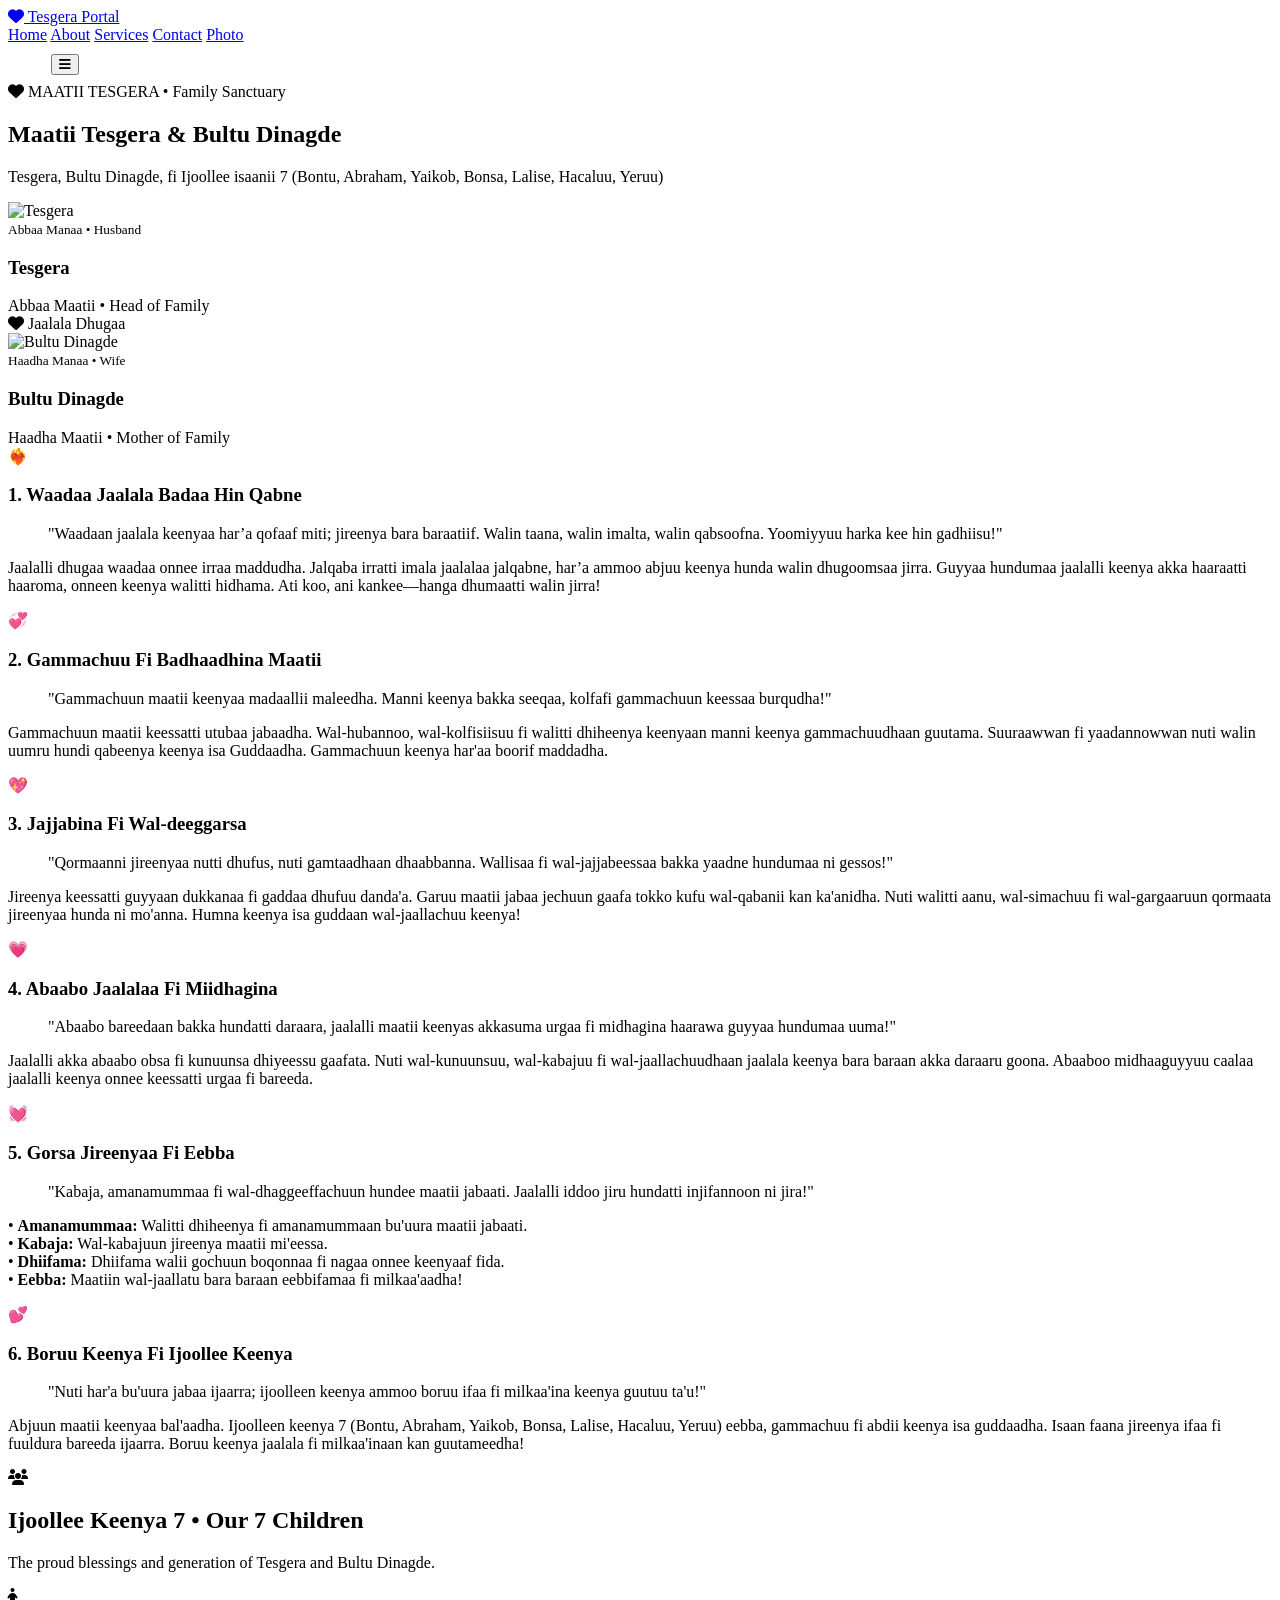
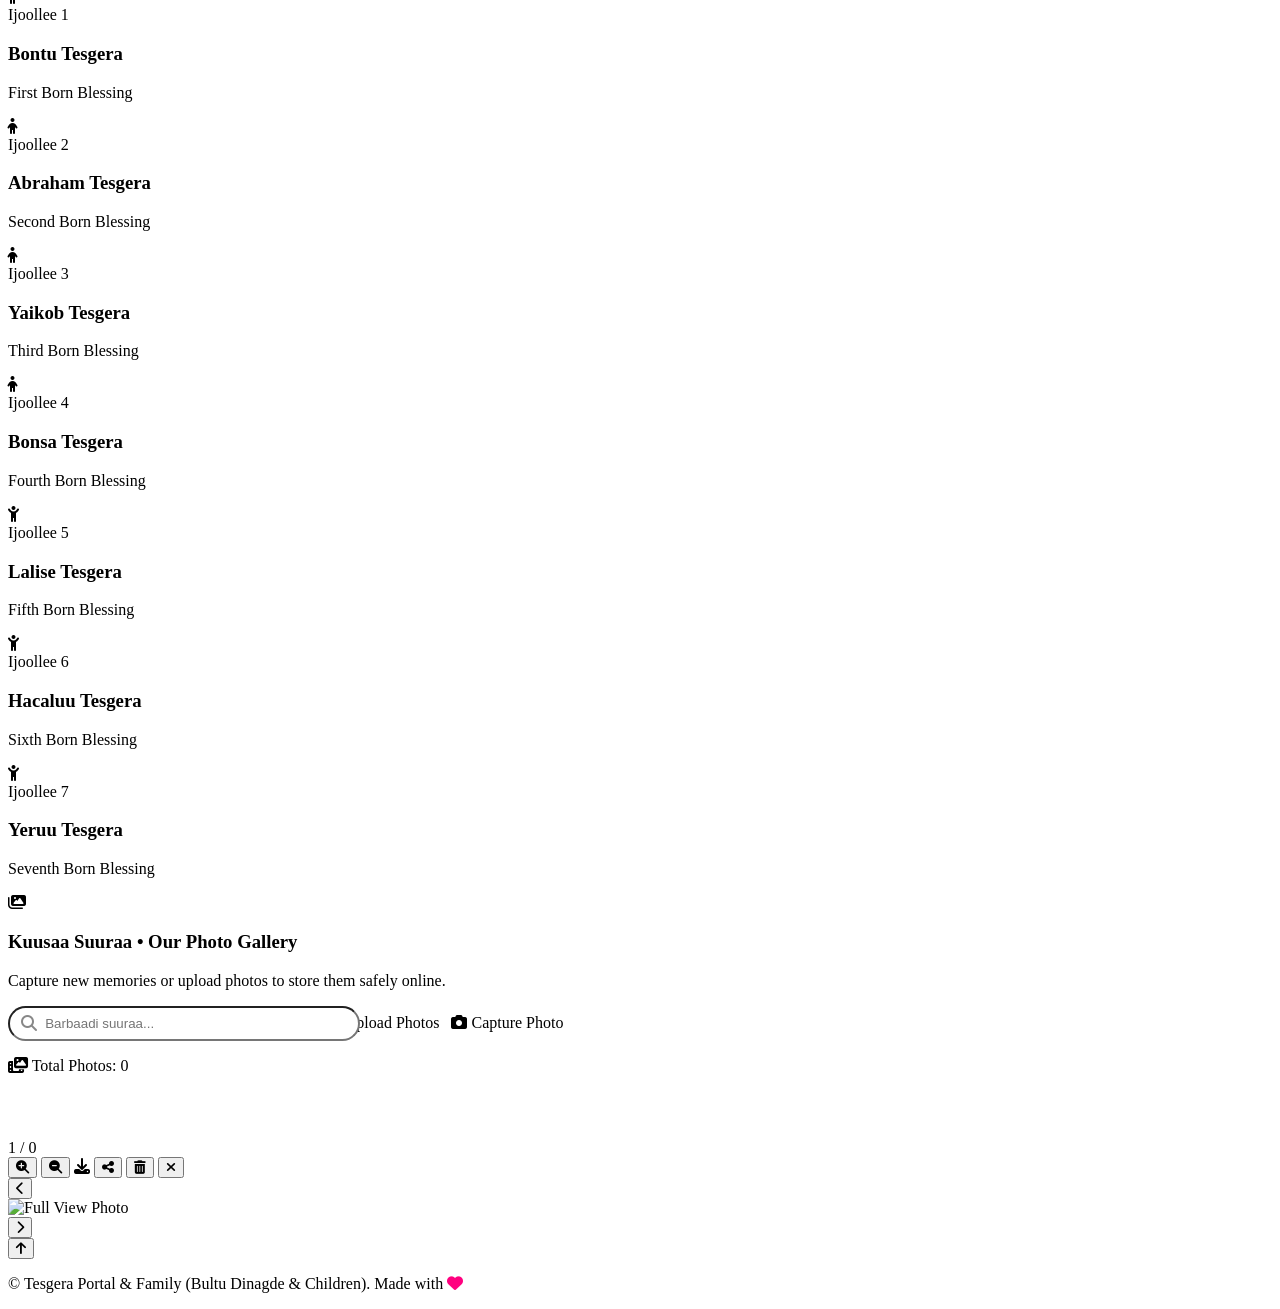
==== photo.html @ 03f7f38f "uploaded" ====
<!DOCTYPE html>
<html lang="om" data-theme="dark">
<head>
    <meta charset="UTF-8">
    <meta name="viewport" content="width=device-width, initial-scale=1.0, viewport-fit=cover">
    <meta name="description" content="Tesgera Portal • Maatii Tesgera fi Bultu Dinagde & Family Sanctuary">
    <title>Family • Tesgera Portal</title>
    <link rel="stylesheet" href="https://cdnjs.cloudflare.com/ajax/libs/font-awesome/6.4.0/css/all.min.css">
    <link rel="stylesheet" href="css/style.css">
    <link rel="stylesheet" href="css/family.css">
</head>
<body>

    <!-- Header / Navigation -->
    <header class="header">
        <a href="index.html" class="logo" aria-label="Tesgera Portal Logo">
            <i class="fas fa-heart logo-heart" aria-hidden="true"></i> Tesgera Portal
        </a>

        <nav class="navbar" id="navbar" aria-label="Main Navigation">
            <a href="index.html">Home</a>
            <a href="about.html">About</a>
            <a href="tree.html">Services</a>
            <a href="contact.html">Contact</a>
            <a href="photo.html" class="active">Photo</a>
        </nav>

        <div class="header-actions">
            <!-- One-Click Light/Dark Mode Toggle Button -->
            <button id="theme-toggle-btn" class="theme-toggle-btn" aria-label="Toggle Color Theme" style="background: none; border: 1px solid var(--border-color, rgba(255,255,255,0.2)); color: var(--text-main, #fff); padding: 0.5rem 0.75rem; border-radius: 8px; cursor: pointer; font-size: 1.1rem;">
                <i class="fas fa-moon" id="theme-icon" aria-hidden="true"></i>
            </button>

            <button class="menu-toggle" id="menu-toggle" aria-label="Toggle Navigation Menu">
                <i class="fas fa-bars" aria-hidden="true"></i>
            </button>
        </div>
    </header>

    <!-- Main Content -->
    <main id="family-content" class="family-content">
        
        <!-- Hero Header -->
        <section class="family-hero">
            <div class="container">
                <div class="family-header-card romantic-hero-bg">
                    
                    <span class="love-badge"><i class="fas fa-heart" aria-hidden="true"></i> MAATII TESGERA • Family Sanctuary</span>
                    <h1 class="family-main-title">Maatii Tesgera & Bultu Dinagde</h1>
                    <p class="family-subtitle-en">Tesgera, Bultu Dinagde, fi Ijoollee isaanii 7 (Bontu, Abraham, Yaikob, Bonsa, Lalise, Hacaluu, Yeruu)</p>

                    <!-- Husband & Wife Profile Section -->
                    <div class="family-couples-info">
                        
                        <!-- Husband Card -->
                        <div class="profile-pill romantic-pill profile-card-with-photo">
                            <div class="profile-photo-container">
                                <img src="images/tesgera.jpg" alt="Tesgera" loading="lazy">
                            </div>
                            <div class="profile-details">
                                <small class="role-badge">Abbaa Manaa • Husband</small>
                                <h3>Tesgera</h3>
                                <span class="romantic-tag">Abbaa Maatii • Head of Family</span>
                            </div>
                        </div>

                        <!-- Animated Heart Connector -->
                        <div class="heart-divider-pulse">
                            <i class="fas fa-heart" aria-hidden="true"></i>
                            <span>Jaalala Dhugaa</span>
                        </div>

                        <!-- Wife Card -->
                        <div class="profile-pill romantic-pill profile-card-with-photo">
                            <div class="profile-photo-container">
                                <img src="images/bultu.jpg" alt="Bultu Dinagde" loading="lazy">
                            </div>
                            <div class="profile-details">
                                <small class="role-badge">Haadha Manaa • Wife</small>
                                <h3>Bultu Dinagde</h3>
                                <span class="romantic-tag">Haadha Maatii • Mother of Family</span>
                            </div>
                        </div>

                    </div>

                </div>
            </div>
        </section>

        <!-- Afaan Oromoo Love & Family Values Grid -->
        <section class="container family-values-section">
            <div class="values-grid">

                <!-- 1. Waadaa Jaalala -->
                <div class="love-quote-card">
                    <div class="card-icon">❤️‍🔥</div>
                    <h3>1. Waadaa Jaalala Badaa Hin Qabne</h3>
                    <blockquote>
                        "Waadaan jaalala keenyaa har’a qofaaf miti; jireenya bara baraatiif. Walin taana, walin imalta, walin qabsoofna. Yoomiyyuu harka kee hin gadhiisu!"
                    </blockquote>
                    <p>
                        Jaalalli dhugaa waadaa onnee irraa maddudha. Jalqaba irratti imala jaalalaa jalqabne, har’a ammoo abjuu keenya hunda walin dhugoomsaa jirra. Guyyaa hundumaa jaalalli keenya akka haaraatti haaroma, onneen keenya walitti hidhama. Ati koo, ani kankee—hanga dhumaatti walin jirra!
                    </p>
                </div>

                <!-- 2. Gammachuu Fi Badhaadhina Maatii -->
                <div class="love-quote-card">
                    <div class="card-icon">💞</div>
                    <h3>2. Gammachuu Fi Badhaadhina Maatii</h3>
                    <blockquote>
                        "Gammachuun maatii keenyaa madaallii maleedha. Manni keenya bakka seeqaa, kolfafi gammachuun keessaa burqudha!"
                    </blockquote>
                    <p>
                        Gammachuun maatii keessatti utubaa jabaadha. Wal-hubannoo, wal-kolfisiisuu fi walitti dhiheenya keenyaan manni keenya gammachuudhaan guutama. Suuraawwan fi yaadannowwan nuti walin uumru hundi qabeenya keenya isa Guddaadha. Gammachuun keenya har'aa boorif maddadha.
                    </p>
                </div>

                <!-- 3. Jajjabina Fi Wal-deeggarsa -->
                <div class="love-quote-card">
                    <div class="card-icon">💖</div>
                    <h3>3. Jajjabina Fi Wal-deeggarsa</h3>
                    <blockquote>
                        "Qormaanni jireenyaa nutti dhufus, nuti gamtaadhaan dhaabbanna. Wallisaa fi wal-jajjabeessaa bakka yaadne hundumaa ni gessos!"
                    </blockquote>
                    <p>
                        Jireenya keessatti guyyaan dukkanaa fi gaddaa dhufuu danda'a. Garuu maatii jabaa jechuun gaafa tokko kufu wal-qabanii kan ka'anidha. Nuti walitti aanu, wal-simachuu fi wal-gargaaruun qormaata jireenyaa hunda ni mo'anna. Humna keenya isa guddaan wal-jaallachuu keenya!
                    </p>
                </div>

                <!-- 4. Abaabo Jaalalaa Fi Miidhagina -->
                <div class="love-quote-card">
                    <div class="card-icon">💗</div>
                    <h3>4. Abaabo Jaalalaa Fi Miidhagina</h3>
                    <blockquote>
                        "Abaabo bareedaan bakka hundatti daraara, jaalalli maatii keenyas akkasuma urgaa fi midhagina haarawa guyyaa hundumaa uuma!"
                    </blockquote>
                    <p>
                        Jaalalli akka abaabo obsa fi kunuunsa dhiyeessu gaafata. Nuti wal-kunuunsuu, wal-kabajuu fi wal-jaallachuudhaan jaalala keenya bara baraan akka daraaru goona. Abaaboo midhaaguyyuu caalaa jaalalli keenya onnee keessatti urgaa fi bareeda.
                    </p>
                </div>

                <!-- 5. Gorsa Jireenyaa Fi Eebba -->
                <div class="love-quote-card">
                    <div class="card-icon">💓</div>
                    <h3>5. Gorsa Jireenyaa Fi Eebba</h3>
                    <blockquote>
                        "Kabaja, amanamummaa fi wal-dhaggeeffachuun hundee maatii jabaati. Jaalalli iddoo jiru hundatti injifannoon ni jira!"
                    </blockquote>
                    <p>
                        • <strong>Amanamummaa:</strong> Walitti dhiheenya fi amanamummaan bu'uura maatii jabaati.<br>
                        • <strong>Kabaja:</strong> Wal-kabajuun jireenya maatii mi'eessa.<br>
                        • <strong>Dhiifama:</strong> Dhiifama walii gochuun boqonnaa fi nagaa onnee keenyaaf fida.<br>
                        • <strong>Eebba:</strong> Maatiin wal-jaallatu bara baraan eebbifamaa fi milkaa'aadha!
                    </p>
                </div>

                <!-- 6. Boruu Keenya Fi Ijoollee Keenya -->
                <div class="love-quote-card">
                    <div class="card-icon">💕</div>
                    <h3>6. Boruu Keenya Fi Ijoollee Keenya</h3>
                    <blockquote>
                        "Nuti har'a bu'uura jabaa ijaarra; ijoolleen keenya ammoo boruu ifaa fi milkaa'ina keenya guutuu ta'u!"
                    </blockquote>
                    <p>
                        Abjuun maatii keenyaa bal'aadha. Ijoolleen keenya 7 (Bontu, Abraham, Yaikob, Bonsa, Lalise, Hacaluu, Yeruu) eebba, gammachuu fi abdii keenya isa guddaadha. Isaan faana jireenya ifaa fi fuuldura bareeda ijaarra. Boruu keenya jaalala fi milkaa'inaan kan guutameedha!
                    </p>
                </div>

            </div>
        </section>

        <!-- Children Section (7 Children) -->
        <section class="container future-children-section">
            <div class="future-children-card">
                <div class="children-header">
                    <i class="fas fa-users children-icon" aria-hidden="true"></i>
                    <div>
                        <h2>Ijoollee Keenya 7 • Our 7 Children</h2>
                        <p>The proud blessings and generation of Tesgera and Bultu Dinagde.</p>
                    </div>
                </div>

                <div class="children-grid">
                    <div class="child-card">
                        <div class="child-avatar"><i class="fas fa-child" aria-hidden="true"></i></div>
                        <div class="child-info">
                            <span class="child-tag">Ijoollee 1</span>
                            <h3>Bontu Tesgera</h3>
                            <p>First Born Blessing</p>
                        </div>
                    </div>

                    <div class="child-card">
                        <div class="child-avatar"><i class="fas fa-child" aria-hidden="true"></i></div>
                        <div class="child-info">
                            <span class="child-tag">Ijoollee 2</span>
                            <h3>Abraham Tesgera</h3>
                            <p>Second Born Blessing</p>
                        </div>
                    </div>

                    <div class="child-card">
                        <div class="child-avatar"><i class="fas fa-child" aria-hidden="true"></i></div>
                        <div class="child-info">
                            <span class="child-tag">Ijoollee 3</span>
                            <h3>Yaikob Tesgera</h3>
                            <p>Third Born Blessing</p>
                        </div>
                    </div>

                    <div class="child-card">
                        <div class="child-avatar"><i class="fas fa-child" aria-hidden="true"></i></div>
                        <div class="child-info">
                            <span class="child-tag">Ijoollee 4</span>
                            <h3>Bonsa Tesgera</h3>
                            <p>Fourth Born Blessing</p>
                        </div>
                    </div>

                    <div class="child-card">
                        <div class="child-avatar"><i class="fas fa-child-reaching" aria-hidden="true"></i></div>
                        <div class="child-info">
                            <span class="child-tag">Ijoollee 5</span>
                            <h3>Lalise Tesgera</h3>
                            <p>Fifth Born Blessing</p>
                        </div>
                    </div>

                    <div class="child-card">
                        <div class="child-avatar"><i class="fas fa-child-reaching" aria-hidden="true"></i></div>
                        <div class="child-info">
                            <span class="child-tag">Ijoollee 6</span>
                            <h3>Hacaluu Tesgera</h3>
                            <p>Sixth Born Blessing</p>
                        </div>
                    </div>

                    <div class="child-card">
                        <div class="child-avatar"><i class="fas fa-child-reaching" aria-hidden="true"></i></div>
                        <div class="child-info">
                            <span class="child-tag">Ijoollee 7</span>
                            <h3>Yeruu Tesgera</h3>
                            <p>Seventh Born Blessing</p>
                        </div>
                    </div>
                </div>
            </div>
        </section>

        <!-- Capture & Upload Section -->
        <section class="container upload-section">
            <div class="upload-card romantic-upload-card">
                <div class="upload-title-block">
                    <i class="fas fa-images" aria-hidden="true"></i>
                    <div>
                        <h3>Kuusaa Suuraa • Our Photo Gallery</h3>
                        <p>Capture new memories or upload photos to store them safely online.</p>
                    </div>
                </div>

                <!-- Interactive Bar: Search, Upload & Capture -->
                <div style="display: flex; gap: 0.8rem; align-items: center; flex-wrap: wrap; margin-top: 1rem;">
                    <div class="search-box-wrapper" style="position: relative; flex-grow: 1; max-width: 300px;">
                        <input type="text" id="familyGallerySearch" class="form-input" placeholder="Barbaadi suuraa..." aria-label="Barbaadi Suuraa" style="padding: 0.5rem 0.8rem 0.5rem 2.2rem; border-radius: 20px; width: 100%;">
                        <i class="fas fa-search" style="position: absolute; left: 0.8rem; top: 50%; transform: translateY(-50%); color: var(--text-muted, #888);" aria-hidden="true"></i>
                    </div>

                    <div class="upload-actions" style="display: flex; gap: 0.75rem; flex-wrap: wrap;">
                        <label for="image-input" class="btn btn-primary custom-file-upload btn-love" style="cursor: pointer;">
                            <i class="fas fa-cloud-upload-alt" aria-hidden="true"></i> Upload Photos
                        </label>
                        <input type="file" id="image-input" accept="image/*" multiple style="display: none;">
                        
                        <label for="camera-input" class="btn btn-secondary custom-file-upload" style="cursor: pointer;">
                            <i class="fas fa-camera" aria-hidden="true"></i> Capture Photo
                        </label>
                        <input type="file" id="camera-input" accept="image/*" capture="environment" style="display: none;">
                    </div>
                </div>

                <p class="photo-counter" style="margin-top: 1rem;"><i class="fas fa-photo-film" aria-hidden="true"></i> Total Photos: <span id="photo-count">0</span></p>
            </div>
        </section>

        <!-- Gallery Grid Container -->
        <section class="container">
            <div id="family-gallery" class="gallery-grid" style="display: grid; grid-template-columns: repeat(auto-fill, minmax(180px, 1fr)); gap: 1rem; padding-bottom: 3rem;">
                <!-- Dynamic images loaded directly from script/storage -->
            </div>
        </section>

    </main>

    <!-- Modal Lightbox -->
    <div id="lightbox-modal" class="lightbox-modal" aria-hidden="true" role="dialog" aria-label="Full screen image view">
        <div class="lightbox-backdrop"></div>
        <div class="lightbox-header">
            <div class="lightbox-counter">
                <span id="lb-current">1</span> / <span id="lb-total">0</span>
            </div>
            <div class="lightbox-actions">
                <button id="lb-zoom-in" class="lb-btn" title="Zoom In"><i class="fas fa-search-plus"></i></button>
                <button id="lb-zoom-out" class="lb-btn" title="Zoom Out"><i class="fas fa-search-minus"></i></button>
                <a id="lb-download" class="lb-btn" download title="Download Image"><i class="fas fa-download"></i></a>
                <button id="lb-share" class="lb-btn" title="Share Image"><i class="fas fa-share-alt"></i></button>
                <button id="lb-delete" class="lb-btn lb-btn-danger" title="Delete Photo"><i class="fas fa-trash-alt"></i></button>
                <button id="lb-close" class="lb-btn" title="Close"><i class="fas fa-times"></i></button>
            </div>
        </div>
        <div class="lightbox-body">
            <button id="lb-prev" class="lb-nav lb-prev"><i class="fas fa-chevron-left"></i></button>
            <div class="lightbox-stage" id="lb-stage">
                <img id="lb-image" src="" alt="Full View Photo">
            </div>
            <button id="lb-next" class="lb-nav lb-next"><i class="fas fa-chevron-right"></i></button>
        </div>
    </div>

    <!-- Scroll-to-Top Button -->
    <button id="scrollTopBtn" class="scroll-top-btn" aria-label="Scroll to top">
        <i class="fas fa-arrow-up" aria-hidden="true"></i>
    </button>

    <!-- Footer -->
    <footer class="footer">
        <p>&copy; <span id="jabaa-year"></span> Tesgera Portal & Family (Bultu Dinagde & Children). Made with <i class="fas fa-heart" style="color: #ff007f;" aria-hidden="true"></i></p>
    </footer>

    <script src="js/family.js"></script>
</body>
</html>
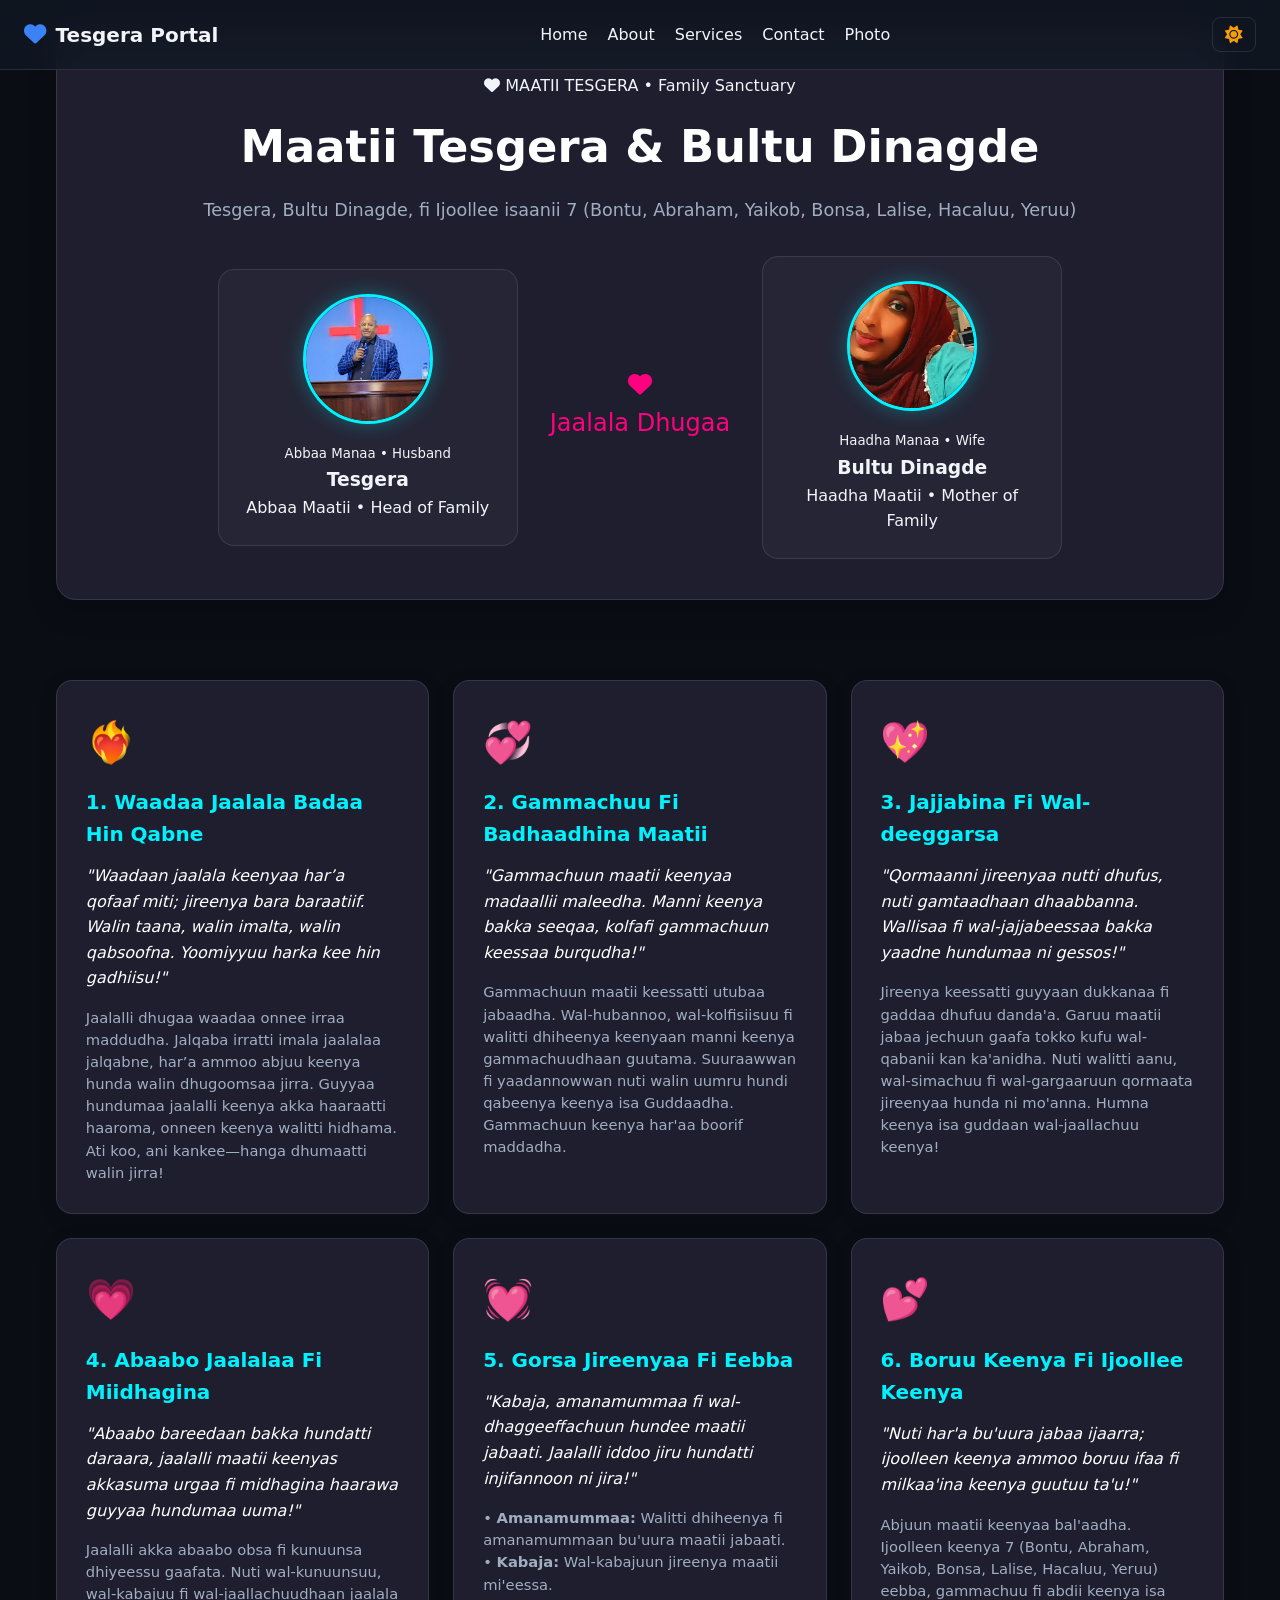
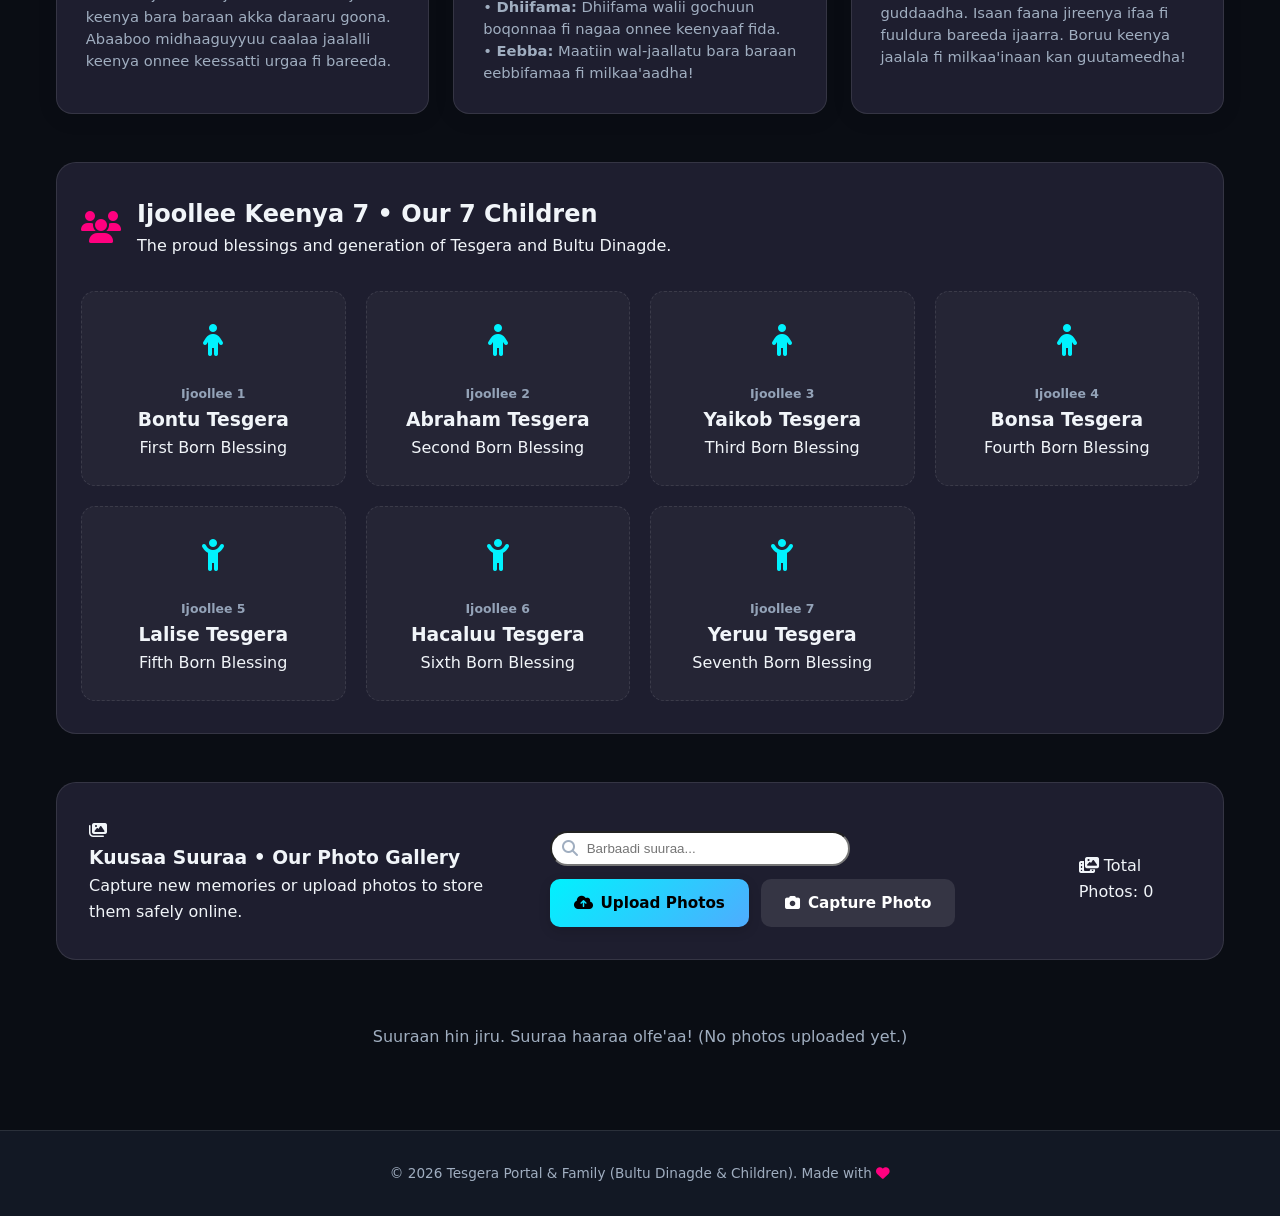
==== commit fb949216: "Update photo.html" ====
--- a/photo.html
+++ b/photo.html
@@ -55,7 +55,7 @@
                         <!-- Husband Card -->
                         <div class="profile-pill romantic-pill profile-card-with-photo">
                             <div class="profile-photo-container">
-                                <img src="images/tesgera.jpg" alt="Tesgera" loading="lazy">
+                                <img src="images/Tesgera.jpg" alt="Tesgera" loading="lazy">
                             </div>
                             <div class="profile-details">
                                 <small class="role-badge">Abbaa Manaa • Husband</small>
@@ -73,7 +73,7 @@
                         <!-- Wife Card -->
                         <div class="profile-pill romantic-pill profile-card-with-photo">
                             <div class="profile-photo-container">
-                                <img src="images/bultu.jpg" alt="Bultu Dinagde" loading="lazy">
+                                <img src="images/Bultu.jpg" alt="Bultu Dinagde" loading="lazy">
                             </div>
                             <div class="profile-details">
                                 <small class="role-badge">Haadha Manaa • Wife</small>
@@ -329,4 +329,4 @@
 
     <script src="js/family.js"></script>
 </body>
-</html>+</html>
--- a/css/style.css
+++ b/css/style.css
@@ -0,0 +1,997 @@
+/* ==========================================================================
+   1. CSS VARIABLES & THEME SETUP
+   ========================================================================== */
+:root {
+  /* Color Palette - Dark Default */
+  --bg-primary: #0a0d14;
+  --bg-secondary: #121824;
+  --bg-card: rgba(22, 30, 46, 0.7);
+  --bg-glass: rgba(18, 24, 36, 0.75);
+  --border-color: rgba(255, 255, 255, 0.1);
+  --border-hover: rgba(59, 130, 246, 0.5);
+  
+  --text-primary: #f1f5f9;
+  --text-secondary: #94a3b8;
+  --text-muted: #64748b;
+
+  --accent-primary: #3b82f6;
+  --accent-color: #3b82f6;
+  --accent-hover: #2563eb;
+  --accent-glow: rgba(59, 130, 246, 0.25);
+  --accent-gradient: linear-gradient(135deg, #3b82f6 0%, #8b5cf6 100%);
+  --accent-danger: #ef4444;
+
+  /* Typography & Structure */
+  --font-main: 'Plus Jakarta Sans', system-ui, -apple-system, sans-serif;
+  --radius-sm: 8px;
+  --radius-md: 14px;
+  --radius-lg: 20px;
+  --radius-full: 9999px;
+  --shadow-sm: 0 4px 12px rgba(0, 0, 0, 0.15);
+  --shadow-lg: 0 12px 32px rgba(0, 0, 0, 0.35);
+
+  --header-height: 70px;
+  --transition-fast: 0.2s ease;
+  --transition-normal: 0.3s cubic-bezier(0.4, 0, 0.2, 1);
+}
+
+/* Light Theme Override */
+[data-theme="light"] {
+  --bg-primary: #f8fafc;
+  --bg-secondary: #ffffff;
+  --bg-card: rgba(255, 255, 255, 0.85);
+  --bg-glass: rgba(255, 255, 255, 0.8);
+  --border-color: rgba(0, 0, 0, 0.08);
+  --border-hover: rgba(59, 130, 246, 0.4);
+
+  --text-primary: #0f172a;
+  --text-secondary: #475569;
+  --text-muted: #94a3b8;
+
+  --shadow-sm: 0 4px 12px rgba(0, 0, 0, 0.05);
+  --shadow-lg: 0 12px 32px rgba(0, 0, 0, 0.1);
+}
+
+/* Global Resets */
+*, *::before, *::after {
+  box-sizing: border-box;
+  margin: 0;
+  padding: 0;
+}
+
+html {
+  scroll-behavior: smooth;
+  font-size: 16px;
+}
+
+body {
+  font-family: var(--font-main);
+  background-color: var(--bg-primary);
+  color: var(--text-primary);
+  line-height: 1.6;
+  min-height: 100vh;
+  display: flex;
+  flex-direction: column;
+  transition: background-color var(--transition-normal), color var(--transition-normal);
+  overflow-x: hidden;
+}
+
+a {
+  color: inherit;
+  text-decoration: none;
+}
+
+button {
+  font-family: inherit;
+  cursor: pointer;
+  border: none;
+  background: none;
+}
+
+/* ==========================================================================
+   2. HEADER & GLASSMORPHISM NAVIGATION
+   ========================================================================== */
+.header {
+  position: fixed;
+  top: 0;
+  left: 0;
+  right: 0;
+  height: var(--header-height);
+  background: var(--bg-glass);
+  backdrop-filter: blur(16px);
+  -webkit-backdrop-filter: blur(16px);
+  border-bottom: 1px solid var(--border-color);
+  display: flex;
+  align-items: center;
+  justify-content: space-between;
+  padding: 0 1.5rem;
+  z-index: 1000;
+  transition: background var(--transition-normal), border-color var(--transition-normal);
+}
+
+.logo {
+  display: flex;
+  align-items: center;
+  gap: 0.6rem;
+  font-weight: 800;
+  font-size: 1.25rem;
+  color: var(--text-primary);
+}
+
+.logo i {
+  color: var(--accent-primary);
+  font-size: 1.4rem;
+}
+
+.logo span {
+  background: var(--accent-gradient);
+  -webkit-background-clip: text;
+  -webkit-text-fill-color: transparent;
+}
+
+.navbar {
+  display: flex;
+  align-items: center;
+  gap: 1.25rem;
+}
+
+.nav-link {
+  display: flex;
+  align-items: center;
+  gap: 0.4rem;
+  font-weight: 600;
+  font-size: 0.92rem;
+  color: var(--text-secondary);
+  padding: 0.5rem 0.85rem;
+  border-radius: var(--radius-sm);
+  transition: all var(--transition-fast);
+}
+
+.nav-link:hover, .nav-link.active {
+  color: var(--accent-primary);
+  background: rgba(59, 130, 246, 0.1);
+}
+
+/* Theme Toggle Button */
+.theme-toggle-btn {
+  display: flex;
+  align-items: center;
+  gap: 0.5rem;
+  padding: 0.45rem 0.85rem;
+  border-radius: var(--radius-full);
+  background: var(--bg-card);
+  border: 1px solid var(--border-color);
+  color: var(--text-primary);
+  font-size: 0.88rem;
+  font-weight: 600;
+  transition: all var(--transition-fast);
+}
+
+.theme-toggle-btn:hover {
+  border-color: var(--accent-primary);
+  box-shadow: 0 0 12px var(--accent-glow);
+}
+
+.theme-toggle-btn i {
+  color: #f59e0b;
+}
+
+.menu-toggle {
+  display: none;
+  font-size: 1.3rem;
+  color: var(--text-primary);
+}
+
+/* ==========================================================================
+   3. HERO & QUICK CARDS SECTION
+   ========================================================================== */
+.container {
+  max-width: 1200px;
+  margin: 0 auto;
+  padding: calc(var(--header-height) + 2rem) 1.25rem 3rem;
+  width: 100%;
+  flex: 1;
+}
+
+.hero-section {
+  text-align: center;
+  padding: 2.5rem 1rem;
+  margin-bottom: 2rem;
+}
+
+.hero-badge {
+  display: inline-flex;
+  align-items: center;
+  gap: 0.5rem;
+  padding: 0.4rem 1rem;
+  border-radius: var(--radius-full);
+  background: rgba(59, 130, 246, 0.12);
+  border: 1px solid rgba(59, 130, 246, 0.3);
+  color: var(--accent-primary);
+  font-size: 0.85rem;
+  font-weight: 700;
+  margin-bottom: 1.25rem;
+}
+
+.hero-title {
+  font-size: clamp(1.8rem, 4vw, 2.8rem);
+  font-weight: 800;
+  line-height: 1.2;
+  margin-bottom: 1rem;
+}
+
+.hero-title span {
+  background: var(--accent-gradient);
+  -webkit-background-clip: text;
+  -webkit-text-fill-color: transparent;
+}
+
+.hero-subtitle {
+  font-size: 1.05rem;
+  color: var(--text-secondary);
+  max-width: 650px;
+  margin: 0 auto 2rem;
+}
+
+.hero-cta {
+  display: flex;
+  justify-content: center;
+  gap: 1rem;
+  flex-wrap: wrap;
+}
+
+.btn {
+  display: inline-flex;
+  align-items: center;
+  gap: 0.5rem;
+  padding: 0.75rem 1.5rem;
+  border-radius: var(--radius-md);
+  font-weight: 700;
+  font-size: 0.95rem;
+  transition: all var(--transition-fast);
+}
+
+.btn-primary {
+  background: var(--accent-gradient);
+  color: #ffffff;
+  box-shadow: var(--shadow-sm);
+}
+
+.btn-primary:hover {
+  transform: translateY(-2px);
+  box-shadow: 0 6px 20px var(--accent-glow);
+}
+
+.btn-secondary {
+  background: var(--bg-card);
+  border: 1px solid var(--border-color);
+  color: var(--text-primary);
+}
+
+.btn-secondary:hover {
+  border-color: var(--border-hover);
+  background: var(--bg-secondary);
+}
+
+.quick-info-grid {
+  display: grid;
+  grid-template-columns: repeat(auto-fit, minmax(280px, 1fr));
+  gap: 1.25rem;
+  margin-bottom: 3rem;
+}
+
+.info-card {
+  background: var(--bg-card);
+  border: 1px solid var(--border-color);
+  padding: 1.5rem;
+  border-radius: var(--radius-md);
+  text-align: center;
+  backdrop-filter: blur(10px);
+  transition: all var(--transition-fast);
+}
+
+.info-card:hover {
+  border-color: var(--border-hover);
+  transform: translateY(-4px);
+}
+
+.info-card i {
+  font-size: 2rem;
+  color: var(--accent-primary);
+  margin-bottom: 0.75rem;
+}
+
+.info-card h3 {
+  font-size: 1.2rem;
+  margin-bottom: 0.4rem;
+}
+
+.info-card p {
+  color: var(--text-secondary);
+  font-size: 0.9rem;
+}
+
+/* ==========================================================================
+   4. PHOTO GALLERY & 4-COLUMN MOBILE MATRIX
+   ========================================================================== */
+.gallery-wrapper {
+  margin-top: 1rem;
+}
+
+.section-header {
+  display: flex;
+  justify-content: space-between;
+  align-items: flex-end;
+  gap: 1rem;
+  margin-bottom: 1.5rem;
+  flex-wrap: wrap;
+}
+
+.section-header.center {
+  text-align: center;
+  flex-direction: column;
+  align-items: center;
+}
+
+.section-title {
+  font-size: 1.6rem;
+  font-weight: 800;
+}
+
+.section-desc {
+  color: var(--text-secondary);
+  font-size: 0.92rem;
+}
+
+.search-box {
+  position: relative;
+  min-width: 260px;
+}
+
+.search-box i {
+  position: absolute;
+  left: 1rem;
+  top: 50%;
+  transform: translateY(-50%);
+  color: var(--text-muted);
+}
+
+.search-box input {
+  width: 100%;
+  padding: 0.65rem 1rem 0.65rem 2.5rem;
+  border-radius: var(--radius-full);
+  background: var(--bg-card);
+  border: 1px solid var(--border-color);
+  color: var(--text-primary);
+  font-size: 0.9rem;
+  outline: none;
+  transition: border-color var(--transition-fast);
+}
+
+.search-box input:focus {
+  border-color: var(--accent-primary);
+}
+
+.controls-section {
+  display: flex;
+  align-items: center;
+  justify-content: space-between;
+  background: var(--bg-card);
+  border: 1px solid var(--border-color);
+  padding: 0.85rem 1.25rem;
+  border-radius: var(--radius-md);
+  margin-bottom: 1.5rem;
+}
+
+.counter-badge {
+  font-weight: 700;
+  font-size: 0.9rem;
+  color: var(--text-secondary);
+}
+
+.counter-badge span {
+  color: var(--accent-primary);
+}
+
+.upload-actions {
+  display: flex;
+  gap: 0.75rem;
+}
+
+.upload-btn-label {
+  display: inline-flex;
+  align-items: center;
+  gap: 0.4rem;
+  padding: 0.5rem 1rem;
+  border-radius: var(--radius-sm);
+  background: var(--accent-primary);
+  color: #ffffff;
+  font-weight: 700;
+  font-size: 0.85rem;
+  cursor: pointer;
+  transition: background var(--transition-fast);
+}
+
+.upload-btn-label:hover {
+  background: var(--accent-hover);
+}
+
+.upload-btn-label.camera-btn {
+  background: rgba(139, 92, 246, 0.2);
+  border: 1px solid rgba(139, 92, 246, 0.4);
+  color: #a78bfa;
+}
+
+.controls-section input[type="file"] {
+  display: none;
+}
+
+/* Gallery Grid System */
+.family-gallery {
+  display: grid;
+  grid-template-columns: repeat(auto-fill, minmax(220px, 1fr));
+  gap: 1rem;
+}
+
+.gallery-item {
+  position: relative;
+  aspect-ratio: 1 / 1;
+  border-radius: var(--radius-md);
+  overflow: hidden;
+  background: var(--bg-card);
+  border: 1px solid var(--border-color);
+  cursor: pointer;
+  transition: all var(--transition-fast);
+}
+
+.gallery-item:hover {
+  transform: scale(1.02);
+  border-color: var(--accent-primary);
+  box-shadow: var(--shadow-sm);
+}
+
+.gallery-item img {
+  width: 100%;
+  height: 100%;
+  object-fit: cover;
+  transition: transform var(--transition-normal);
+}
+
+.gallery-item:hover img {
+  transform: scale(1.08);
+}
+
+/* ==========================================================================
+   5. FAMILY TREE CARDS & CONNECTOR LINES
+   ========================================================================== */
+.tree-wrapper {
+  padding: 1rem 0;
+}
+
+.tree-container {
+  display: flex;
+  flex-direction: column;
+  align-items: center;
+  gap: 2rem;
+  margin-top: 2rem;
+}
+
+.tree-level {
+  display: flex;
+  align-items: center;
+  justify-content: center;
+  gap: 1.5rem;
+  width: 100%;
+  flex-wrap: wrap;
+}
+
+.tree-card {
+  background: var(--bg-card);
+  border: 1px solid var(--border-color);
+  padding: 1.25rem 1.5rem;
+  border-radius: var(--radius-md);
+  display: flex;
+  align-items: center;
+  gap: 1rem;
+  min-width: 220px;
+  backdrop-filter: blur(12px);
+  transition: all var(--transition-fast);
+}
+
+.tree-card:hover {
+  border-color: var(--accent-primary);
+  transform: translateY(-3px);
+  box-shadow: var(--shadow-sm);
+}
+
+.tree-card .avatar {
+  width: 55px;
+  height: 55px;
+  border-radius: var(--radius-full);
+  background: rgba(59, 130, 246, 0.15);
+  color: var(--accent-primary);
+  display: flex;
+  align-items: center;
+  justify-content: center;
+  font-size: 1.3rem;
+  overflow: hidden;
+  flex-shrink: 0;
+  border: 2px solid var(--border-color);
+}
+
+.tree-card .avatar img {
+  width: 100%;
+  height: 100%;
+  object-fit: cover;
+}
+
+.tree-card.parent-card.primary .avatar {
+  border-color: var(--accent-primary);
+}
+
+.tree-card.parent-card.secondary .avatar {
+  border-color: #ec4899;
+}
+
+.card-info h3 {
+  font-size: 1.05rem;
+  font-weight: 700;
+}
+
+.relation-tag, .child-tag {
+  font-size: 0.78rem;
+  color: var(--text-secondary);
+  font-weight: 600;
+}
+
+.family-union-badge {
+  width: 40px;
+  height: 40px;
+  border-radius: var(--radius-full);
+  background: rgba(239, 68, 68, 0.15);
+  color: var(--accent-danger);
+  display: flex;
+  align-items: center;
+  justify-content: center;
+  font-size: 1.1rem;
+}
+
+.tree-connector-line {
+  width: 2px;
+  height: 40px;
+  background: linear-gradient(to bottom, var(--accent-primary), rgba(59, 130, 246, 0.1));
+}
+
+.level-title {
+  width: 100%;
+  text-align: center;
+  font-size: 1.2rem;
+  color: var(--text-secondary);
+  margin-bottom: 1rem;
+}
+
+.children-grid {
+  display: grid;
+  grid-template-columns: repeat(auto-fit, minmax(200px, 1fr));
+  gap: 1rem;
+  width: 100%;
+}
+
+/* ==========================================================================
+   6. ABOUT & CONTACT CARDS
+   ========================================================================== */
+.about-card-container, .contact-grid {
+  display: grid;
+  grid-template-columns: repeat(auto-fit, minmax(300px, 1fr));
+  gap: 1.5rem;
+  margin-top: 2rem;
+}
+
+.about-card, .contact-info-card, .contact-form {
+  background: var(--bg-card);
+  border: 1px solid var(--border-color);
+  padding: 1.75rem;
+  border-radius: var(--radius-lg);
+  backdrop-filter: blur(12px);
+}
+
+.about-card .card-icon {
+  font-size: 2rem;
+  color: var(--accent-primary);
+  margin-bottom: 1rem;
+}
+
+.about-card h2, .contact-info-card h2 {
+  font-size: 1.3rem;
+  margin-bottom: 1rem;
+}
+
+.values-list {
+  list-style: none;
+  margin-top: 1rem;
+}
+
+.values-list li {
+  display: flex;
+  align-items: center;
+  gap: 0.6rem;
+  margin-bottom: 0.75rem;
+  color: var(--text-secondary);
+}
+
+.values-list li i {
+  color: var(--accent-primary);
+}
+
+/* Contact Form Styling */
+.form-group {
+  margin-bottom: 1.25rem;
+}
+
+.form-group label {
+  display: flex;
+  align-items: center;
+  gap: 0.4rem;
+  font-size: 0.88rem;
+  font-weight: 600;
+  margin-bottom: 0.4rem;
+  color: var(--text-secondary);
+}
+
+.form-group input, .form-group textarea {
+  width: 100%;
+  padding: 0.75rem 1rem;
+  border-radius: var(--radius-sm);
+  background: var(--bg-secondary);
+  border: 1px solid var(--border-color);
+  color: var(--text-primary);
+  font-family: inherit;
+  font-size: 0.92rem;
+  outline: none;
+  transition: border-color var(--transition-fast);
+}
+
+.form-group input:focus, .form-group textarea:focus {
+  border-color: var(--accent-primary);
+}
+
+.btn-block {
+  width: 100%;
+  justify-content: center;
+}
+
+.info-item {
+  display: flex;
+  align-items: center;
+  gap: 1rem;
+  margin-top: 1.25rem;
+}
+
+.info-item i {
+  font-size: 1.4rem;
+  color: var(--accent-primary);
+}
+
+/* ==========================================================================
+   7. LIGHTBOX MODAL & SCROLL-TOP BUTTON
+   ========================================================================== */
+.lightbox-modal {
+  position: fixed;
+  inset: 0;
+  background: rgba(10, 13, 20, 0.92);
+  backdrop-filter: blur(20px);
+  z-index: 2000;
+  display: none;
+  flex-direction: column;
+  justify-content: space-between;
+  padding: 1rem;
+}
+
+.lightbox-modal.active {
+  display: flex;
+}
+
+.lightbox-top-bar {
+  display: flex;
+  justify-content: space-between;
+  align-items: center;
+  color: #ffffff;
+}
+
+.lightbox-counter {
+  font-weight: 700;
+  font-size: 0.95rem;
+}
+
+.lightbox-action-group {
+  display: flex;
+  gap: 0.5rem;
+}
+
+.lb-btn {
+  width: 40px;
+  height: 40px;
+  border-radius: var(--radius-full);
+  background: rgba(255, 255, 255, 0.1);
+  color: #ffffff;
+  display: flex;
+  align-items: center;
+  justify-content: center;
+  font-size: 1.1rem;
+  transition: background var(--transition-fast);
+}
+
+.lb-btn:hover {
+  background: rgba(255, 255, 255, 0.25);
+}
+
+.lb-btn.danger:hover {
+  background: var(--accent-danger);
+}
+
+.lb-stage {
+  flex: 1;
+  display: flex;
+  align-items: center;
+  justify-content: space-between;
+  position: relative;
+  overflow: hidden;
+}
+
+.lb-stage img {
+  max-width: 90%;
+  max-height: 80vh;
+  object-fit: contain;
+  margin: 0 auto;
+  border-radius: var(--radius-md);
+  transition: transform var(--transition-fast);
+}
+
+.lb-nav-btn {
+  width: 48px;
+  height: 48px;
+  border-radius: var(--radius-full);
+  background: rgba(255, 255, 255, 0.15);
+  color: #ffffff;
+  font-size: 1.2rem;
+  display: flex;
+  align-items: center;
+  justify-content: center;
+  transition: background var(--transition-fast);
+}
+
+.lb-nav-btn:hover {
+  background: rgba(255, 255, 255, 0.3);
+}
+
+#scrollTopBtn {
+  position: fixed;
+  bottom: 2rem;
+  right: 2rem;
+  width: 46px;
+  height: 46px;
+  border-radius: var(--radius-full);
+  background: var(--accent-primary);
+  color: #ffffff;
+  box-shadow: var(--shadow-lg);
+  display: none;
+  align-items: center;
+  justify-content: center;
+  font-size: 1.1rem;
+  z-index: 900;
+  transition: all var(--transition-fast);
+}
+
+#scrollTopBtn:hover {
+  transform: translateY(-3px);
+  background: var(--accent-hover);
+}
+
+/* ==========================================================================
+   8. FOOTER & RESPONSIVE BREAKPOINTS
+   ========================================================================== */
+.footer {
+  background: var(--bg-secondary);
+  border-top: 1px solid var(--border-color);
+  padding: 2rem 1.25rem;
+  text-align: center;
+  margin-top: auto;
+}
+
+.footer-links {
+  display: flex;
+  justify-content: center;
+  gap: 0.75rem;
+  font-weight: 600;
+  font-size: 0.9rem;
+  color: var(--text-secondary);
+  margin-bottom: 0.75rem;
+}
+
+.footer p {
+  color: var(--text-muted);
+  font-size: 0.85rem;
+}
+
+/* Mobile Responsiveness */
+@media (max-width: 768px) {
+  .menu-toggle {
+    display: block;
+  }
+
+  .navbar {
+    position: fixed;
+    top: var(--header-height);
+    left: 0;
+    right: 0;
+    background: var(--bg-glass);
+    backdrop-filter: blur(20px);
+    border-bottom: 1px solid var(--border-color);
+    flex-direction: column;
+    padding: 1.5rem;
+    gap: 1rem;
+    display: none;
+  }
+
+  .navbar.active {
+    display: flex;
+  }
+
+  /* Native 4-Column Mobile Photo Matrix */
+  .family-gallery {
+    grid-template-columns: repeat(4, 1fr);
+    gap: 0.35rem;
+  }
+
+  .gallery-item {
+    border-radius: var(--radius-sm);
+  }
+
+  .tree-level {
+    flex-direction: column;
+  }
+
+  .lb-nav-btn {
+    position: absolute;
+    top: 50%;
+    transform: translateY(-50%);
+    z-index: 10;
+  }
+
+  #prevImgBtn { left: 0.5rem; }
+  #nextImgBtn { right: 0.5rem; }
+}
+
+/* Featured Pillars Grid */
+.featured-pillars-grid {
+  display: grid;
+  grid-template-columns: repeat(auto-fit, minmax(240px, 1fr));
+  gap: 2rem;
+  margin: 2.5rem 0 1.5rem;
+}
+
+.pillar-card {
+  background: var(--bg-card);
+  border: 1px solid var(--border-color);
+  border-radius: 16px;
+  padding: 1.5rem;
+  text-align: center;
+  position: relative;
+  box-shadow: 0 10px 25px rgba(0,0,0,0.1);
+  transition: transform 0.3s ease;
+}
+
+.pillar-card:hover {
+  transform: translateY(-5px);
+}
+
+.pillar-img-container {
+  width: 140px;
+  height: 140px;
+  margin: 0 auto 1rem;
+  border-radius: 50%;
+  overflow: hidden;
+  border: 3px solid var(--accent-color);
+}
+
+.pillar-img-container img {
+  width: 100%;
+  height: 100%;
+  object-fit: cover;
+}
+
+.pillar-card h3 {
+  font-size: 1.15rem;
+  color: var(--text-primary);
+  margin-bottom: 0.25rem;
+}
+
+.pillar-role {
+  font-size: 0.85rem;
+  color: var(--accent-color);
+  font-weight: 600;
+  text-transform: uppercase;
+  letter-spacing: 0.5px;
+}
+
+.highlight-pillar {
+  border-color: #f59e0b;
+}
+
+/* Timeline & Guestbook Extended Styles */
+.timeline-container {
+  position: relative;
+  max-width: 800px;
+  margin: 2rem auto;
+  padding-left: 2rem;
+  border-left: 2px solid var(--accent-primary);
+}
+
+.timeline-item {
+  position: relative;
+  margin-bottom: 2rem;
+}
+
+.timeline-dot {
+  position: absolute;
+  left: -2.35rem;
+  top: 0.25rem;
+  width: 16px;
+  height: 16px;
+  border-radius: 50%;
+  background: var(--accent-primary);
+  border: 3px solid var(--bg-primary);
+}
+
+.timeline-content {
+  background: var(--bg-card);
+  padding: 1.25rem;
+  border-radius: var(--radius-md);
+  border: 1px solid var(--border-color);
+}
+
+.timeline-date {
+  font-size: 0.78rem;
+  font-weight: 700;
+  color: var(--accent-primary);
+  text-transform: uppercase;
+}
+
+.timeline-content h4 {
+  font-size: 1.1rem;
+  margin: 0.3rem 0;
+}
+
+.timeline-content p {
+  color: var(--text-secondary);
+  font-size: 0.9rem;
+}
+
+.guestbook-card {
+  background: var(--bg-card);
+  border: 1px solid var(--border-color);
+  padding: 2rem;
+  border-radius: var(--radius-lg);
+  max-width: 800px;
+  margin: 0 auto;
+}
+
+.wish-list-container {
+  margin-top: 1.5rem;
+  display: flex;
+  flex-direction: column;
+  gap: 0.75rem;
+}
+
+.wish-item {
+  background: var(--bg-secondary);
+  padding: 0.85rem 1.25rem;
+  border-radius: var(--radius-sm);
+  border: 1px solid var(--border-color);
+  font-size: 0.92rem;
+  color: var(--text-secondary);
+}
+
+.wish-item strong {
+  color: var(--text-primary);
+}
--- a/css/family.css
+++ b/css/family.css
@@ -0,0 +1,595 @@
+/* ==========================================================================
+   THEME VARIABLES & CORE SETUP
+   ========================================================================== */
+:root, [data-theme="dark"] {
+    --bg-body: #0b0f19;
+    --bg-card: #1e1e2f;
+    --border-color: rgba(255, 255, 255, 0.1);
+    --text-main: #ffffff;
+    --text-muted: #a0aec0;
+    --color-accent: #00f2fe;
+    --color-pink: #ff007f;
+}
+
+[data-theme="light"] {
+    --bg-body: #f8fafc;
+    --bg-card: #ffffff;
+    --border-color: rgba(0, 0, 0, 0.08);
+    --text-main: #1a202c;
+    --text-muted: #64748b;
+    --color-accent: #0072ff;
+    --color-pink: #e60067;
+}
+
+/* Main Container Constraints */
+.container {
+    width: 100%;
+    max-width: 1200px;
+    margin: 0 auto;
+    padding: 0 1rem;
+}
+
+/* ==========================================================================
+   HERO & HEADER STYLES
+   ========================================================================== */
+.family-hero {
+    padding: 2rem 0;
+}
+
+.family-header-card {
+    background: var(--bg-card);
+    border: 1px solid var(--border-color);
+    border-radius: 20px;
+    padding: 2.5rem 1.5rem;
+    text-align: center;
+    box-shadow: 0 10px 30px rgba(0, 0, 0, 0.2);
+    backdrop-filter: blur(10px);
+}
+
+.family-main-title {
+    font-size: clamp(1.8rem, 4vw, 2.8rem);
+    margin: 0.8rem 0;
+    font-weight: 700;
+    color: var(--text-main);
+}
+
+.family-subtitle-en {
+    font-size: clamp(0.9rem, 2vw, 1.1rem);
+    color: var(--text-muted);
+    margin-bottom: 2rem;
+}
+
+/* Couples Info Grid */
+.family-couples-info {
+    display: flex;
+    flex-direction: column;
+    align-items: center;
+    justify-content: center;
+    gap: 1.5rem;
+    margin-top: 2rem;
+}
+
+@media (min-width: 768px) {
+    .family-couples-info {
+        flex-direction: row;
+        gap: 2rem;
+    }
+}
+
+/* Circular Profile Photo Cards */
+.profile-card-with-photo {
+    display: flex;
+    flex-direction: column;
+    align-items: center;
+    text-align: center;
+    padding: 1.5rem;
+    gap: 1rem;
+    width: 100%;
+    max-width: 300px;
+    background: rgba(255, 255, 255, 0.03);
+    border-radius: 16px;
+    border: 1px solid var(--border-color);
+}
+
+.profile-photo-container {
+    position: relative;
+    width: 130px;
+    height: 130px;
+    border-radius: 50%;
+    overflow: hidden;
+    border: 3px solid var(--color-accent);
+    box-shadow: 0 0 20px rgba(0, 242, 254, 0.3);
+    transition: transform 0.3s ease, box-shadow 0.3s ease;
+    background-color: var(--bg-card);
+}
+
+.profile-photo-container:hover {
+    transform: scale(1.05);
+    box-shadow: 0 0 25px rgba(255, 0, 127, 0.5);
+}
+
+.profile-photo-container img {
+    width: 100%;
+    height: 100%;
+    object-fit: cover;
+    object-position: center;
+    display: block;
+}
+
+.heart-divider-pulse {
+    display: flex;
+    flex-direction: column;
+    align-items: center;
+    gap: 0.5rem;
+    color: var(--color-pink);
+    font-size: 1.5rem;
+    animation: heartPulse 1.8s infinite ease-in-out;
+}
+
+@keyframes heartPulse {
+    0%, 100% { transform: scale(1); }
+    50% { transform: scale(1.2); }
+}
+
+/* ==========================================================================
+   SEARCH BAR & UTILITIES
+   ========================================================================== */
+.gallery-search-container {
+    position: relative;
+    max-width: 480px;
+    margin: 1.5rem auto 0 auto;
+}
+
+.gallery-search-input, #gallerySearch {
+    width: 100%;
+    padding: 0.85rem 1.25rem 0.85rem 2.75rem;
+    border-radius: 12px;
+    background: var(--bg-card);
+    border: 1px solid var(--border-color);
+    color: var(--text-main);
+    font-size: 0.95rem;
+    outline: none;
+    transition: border-color 0.2s ease, box-shadow 0.2s ease;
+}
+
+.gallery-search-input:focus, #gallerySearch:focus {
+    border-color: var(--color-accent);
+    box-shadow: 0 0 12px rgba(0, 242, 254, 0.25);
+}
+
+.gallery-search-container i {
+    position: absolute;
+    left: 1rem;
+    top: 50%;
+    transform: translateY(-50%);
+    color: var(--text-muted);
+}
+
+/* Scroll To Top Floating Button */
+.scroll-top-btn, #scrollTopBtn {
+    position: fixed;
+    bottom: 2rem;
+    right: 2rem;
+    width: 48px;
+    height: 48px;
+    border-radius: 50%;
+    background: var(--bg-card);
+    color: var(--color-accent);
+    border: 1px solid var(--border-color);
+    box-shadow: 0 4px 20px rgba(0, 0, 0, 0.3);
+    display: none;
+    align-items: center;
+    justify-content: center;
+    cursor: pointer;
+    z-index: 1000;
+    transition: transform 0.2s ease, background 0.2s ease, color 0.2s ease;
+}
+
+.scroll-top-btn:hover, #scrollTopBtn:hover {
+    transform: translateY(-4px);
+    background: var(--color-accent);
+    color: #000;
+}
+
+/* ==========================================================================
+   FAMILY VALUES & FUTURE CHILDREN
+   ========================================================================== */
+.family-values-section {
+    margin: 3rem auto;
+}
+
+.values-grid {
+    display: grid;
+    grid-template-columns: 1fr;
+    gap: 1.5rem;
+}
+
+@media (min-width: 640px) {
+    .values-grid { grid-template-columns: repeat(2, 1fr); }
+}
+
+@media (min-width: 1024px) {
+    .values-grid { grid-template-columns: repeat(3, 1fr); }
+}
+
+.love-quote-card {
+    background: var(--bg-card);
+    padding: 1.8rem;
+    border-radius: 16px;
+    border: 1px solid var(--border-color);
+    box-shadow: 0 4px 20px rgba(0, 0, 0, 0.1);
+    transition: transform 0.3s ease, box-shadow 0.3s ease;
+}
+
+.love-quote-card:hover {
+    transform: translateY(-5px);
+    box-shadow: 0 8px 30px rgba(0, 0, 0, 0.25);
+}
+
+.love-quote-card .card-icon {
+    font-size: 2.5rem;
+    margin-bottom: 0.8rem;
+}
+
+.love-quote-card h3 {
+    color: var(--color-accent);
+    margin-bottom: 0.8rem;
+    font-size: 1.25rem;
+}
+
+.love-quote-card blockquote {
+    font-style: italic;
+    color: var(--text-main);
+    margin-bottom: 1rem;
+    line-height: 1.6;
+}
+
+.love-quote-card p {
+    color: var(--text-muted);
+    font-size: 0.92rem;
+    line-height: 1.5;
+}
+
+/* Future Children Grid */
+.future-children-section {
+    margin: 3rem auto;
+}
+
+.future-children-card {
+    background: var(--bg-card);
+    padding: 2rem 1.5rem;
+    border-radius: 20px;
+    border: 1px solid var(--border-color);
+}
+
+.children-header {
+    display: flex;
+    align-items: center;
+    gap: 1rem;
+    margin-bottom: 2rem;
+}
+
+.children-icon {
+    font-size: 2rem;
+    color: var(--color-pink);
+}
+
+.children-grid {
+    display: grid;
+    grid-template-columns: 1fr;
+    gap: 1.25rem;
+}
+
+@media (min-width: 640px) {
+    .children-grid {
+        grid-template-columns: repeat(auto-fit, minmax(250px, 1fr));
+    }
+}
+
+.child-card {
+    background: rgba(255, 255, 255, 0.03);
+    padding: 1.5rem;
+    border-radius: 14px;
+    border: 1px dashed var(--border-color);
+    text-align: center;
+}
+
+.child-avatar {
+    font-size: 2rem;
+    margin-bottom: 0.8rem;
+    color: var(--color-accent);
+}
+
+/* Upload Section */
+.upload-card {
+    background: var(--bg-card);
+    padding: 2rem;
+    border-radius: 20px;
+    border: 1px solid var(--border-color);
+    display: flex;
+    flex-direction: column;
+    gap: 1.5rem;
+    align-items: center;
+    text-align: center;
+}
+
+@media (min-width: 768px) {
+    .upload-card {
+        flex-direction: row;
+        justify-content: space-between;
+        text-align: left;
+    }
+}
+
+.upload-actions {
+    display: flex;
+    flex-wrap: wrap;
+    gap: 1rem;
+    justify-content: center;
+}
+
+.btn {
+    display: inline-flex;
+    align-items: center;
+    gap: 0.5rem;
+    padding: 0.75rem 1.5rem;
+    border-radius: 10px;
+    font-weight: 600;
+    cursor: pointer;
+    transition: all 0.2s ease;
+    border: none;
+    text-decoration: none;
+}
+
+.btn-primary {
+    background: linear-gradient(135deg, #00f2fe 0%, #4facfe 100%);
+    color: #000;
+}
+
+.btn-secondary {
+    background: rgba(255, 255, 255, 0.1);
+    color: var(--text-main);
+}
+
+.btn:hover {
+    opacity: 0.9;
+    transform: translateY(-2px);
+}
+
+/* ==========================================================================
+   RESPONSIVE GALLERY GRID & ITEM OVERLAYS
+   ========================================================================== */
+.gallery-grid, #galleryGrid, #family-gallery {
+    display: grid;
+    grid-template-columns: repeat(auto-fill, minmax(160px, 1fr));
+    gap: 1rem;
+    padding: 2rem 0;
+}
+
+@media (min-width: 640px) {
+    .gallery-grid, #galleryGrid, #family-gallery {
+        grid-template-columns: repeat(auto-fill, minmax(220px, 1fr));
+        gap: 1.25rem;
+    }
+}
+
+.gallery-item {
+    position: relative;
+    border-radius: 12px;
+    overflow: hidden;
+    aspect-ratio: 1 / 1;
+    background: var(--bg-card);
+    box-shadow: 0 4px 12px rgba(0, 0, 0, 0.2);
+    cursor: pointer;
+    transition: transform 0.25s ease, box-shadow 0.25s ease;
+}
+
+.gallery-item:hover {
+    transform: translateY(-4px);
+    box-shadow: 0 8px 24px rgba(0, 0, 0, 0.4);
+}
+
+.gallery-item img {
+    width: 100%;
+    height: 100%;
+    object-fit: cover;
+    display: block;
+    transition: transform 0.3s ease;
+}
+
+.gallery-item:hover img {
+    transform: scale(1.05);
+}
+
+.gallery-overlay {
+    position: absolute;
+    inset: 0;
+    background: rgba(0, 0, 0, 0.45);
+    display: flex;
+    align-items: center;
+    justify-content: center;
+    color: #fff;
+    font-size: 1.5rem;
+    opacity: 0;
+    transition: opacity 0.25s ease;
+    backdrop-filter: blur(2px);
+}
+
+.gallery-item:hover .gallery-overlay {
+    opacity: 1;
+}
+
+/* Fallback CSS pseudo hover icon if DOM overlay is missing */
+.gallery-item:not(:has(.gallery-overlay))::after {
+    content: "\f00e";
+    font-family: "Font Awesome 6 Free";
+    font-weight: 900;
+    position: absolute;
+    inset: 0;
+    background: rgba(0, 0, 0, 0.45);
+    display: flex;
+    align-items: center;
+    justify-content: center;
+    color: #fff;
+    font-size: 1.5rem;
+    opacity: 0;
+    transition: opacity 0.25s ease;
+}
+
+.gallery-item:not(:has(.gallery-overlay)):hover::after {
+    opacity: 1;
+}
+
+/* ==========================================================================
+   LIGHTBOX & INTERACTIVE MODAL STYLES
+   ========================================================================== */
+.lightbox-modal, #lightbox, #lightbox-modal {
+    position: fixed;
+    inset: 0;
+    z-index: 9999;
+    display: none;
+    flex-direction: column;
+    opacity: 0;
+    pointer-events: none;
+    transition: opacity 0.3s ease;
+}
+
+.lightbox-modal.active, #lightbox.active, #lightbox-modal.active {
+    display: flex !important;
+    opacity: 1;
+    pointer-events: auto;
+}
+
+.lightbox-backdrop {
+    position: absolute;
+    inset: 0;
+    background: rgba(0, 0, 0, 0.92);
+    backdrop-filter: blur(10px);
+}
+
+/* Lightbox Header Controls */
+.lightbox-header {
+    position: relative;
+    z-index: 10;
+    display: flex;
+    justify-content: space-between;
+    align-items: center;
+    padding: 1rem 1.5rem;
+    color: #fff;
+}
+
+.lightbox-counter, #imageCounter {
+    font-size: 1rem;
+    font-weight: 600;
+    background: rgba(255, 255, 255, 0.12);
+    padding: 0.4rem 0.9rem;
+    border-radius: 20px;
+}
+
+.lightbox-actions {
+    display: flex;
+    align-items: center;
+    gap: 0.6rem;
+}
+
+.lb-btn {
+    background: rgba(255, 255, 255, 0.12);
+    border: none;
+    color: #fff;
+    width: 42px;
+    height: 42px;
+    border-radius: 50%;
+    display: flex;
+    align-items: center;
+    justify-content: center;
+    cursor: pointer;
+    font-size: 1.1rem;
+    text-decoration: none;
+    transition: background 0.2s ease, transform 0.2s ease;
+}
+
+.lb-btn:hover {
+    background: rgba(255, 255, 255, 0.28);
+    transform: scale(1.05);
+}
+
+.lb-btn-danger:hover {
+    background: #ff0055;
+}
+
+/* Lightbox Body Stage */
+.lightbox-body, #lightboxBody {
+    position: relative;
+    z-index: 10;
+    flex: 1;
+    display: flex;
+    align-items: center;
+    justify-content: space-between;
+    overflow: hidden;
+    padding: 0 1rem;
+}
+
+.lightbox-stage, #lb-stage {
+    flex: 1;
+    height: 100%;
+    display: flex;
+    align-items: center;
+    justify-content: center;
+    touch-action: none;
+    user-select: none;
+}
+
+.lightbox-stage img, #lightboxImg, #lb-image {
+    max-width: 90vw;
+    max-height: 80vh;
+    object-fit: contain;
+    border-radius: 8px;
+    box-shadow: 0 10px 40px rgba(0, 0, 0, 0.8);
+    transition: transform 0.15s ease-out;
+    cursor: grab;
+}
+
+.lightbox-stage img:active, #lightboxImg:active, #lb-image:active {
+    cursor: grabbing;
+}
+
+/* Navigation Buttons */
+.lb-nav {
+    background: rgba(255, 255, 255, 0.12);
+    border: none;
+    color: #fff;
+    width: 50px;
+    height: 50px;
+    border-radius: 50%;
+    cursor: pointer;
+    font-size: 1.4rem;
+    display: flex;
+    align-items: center;
+    justify-content: center;
+    transition: background 0.2s ease;
+    z-index: 12;
+}
+
+.lb-nav:hover {
+    background: rgba(255, 255, 255, 0.3);
+}
+
+@media (max-width: 640px) {
+    .lb-nav {
+        position: absolute;
+        bottom: 1.5rem;
+        width: 44px;
+        height: 44px;
+    }
+    .lb-prev, #prevImgBtn { left: 1.5rem; }
+    .lb-next, #nextImgBtn { right: 1.5rem; }
+}
+
+/* Footer Styling */
+.footer {
+    text-align: center;
+    padding: 2rem 1rem;
+    border-top: 1px solid var(--border-color);
+    color: var(--text-muted);
+    font-size: 0.9rem;
+}
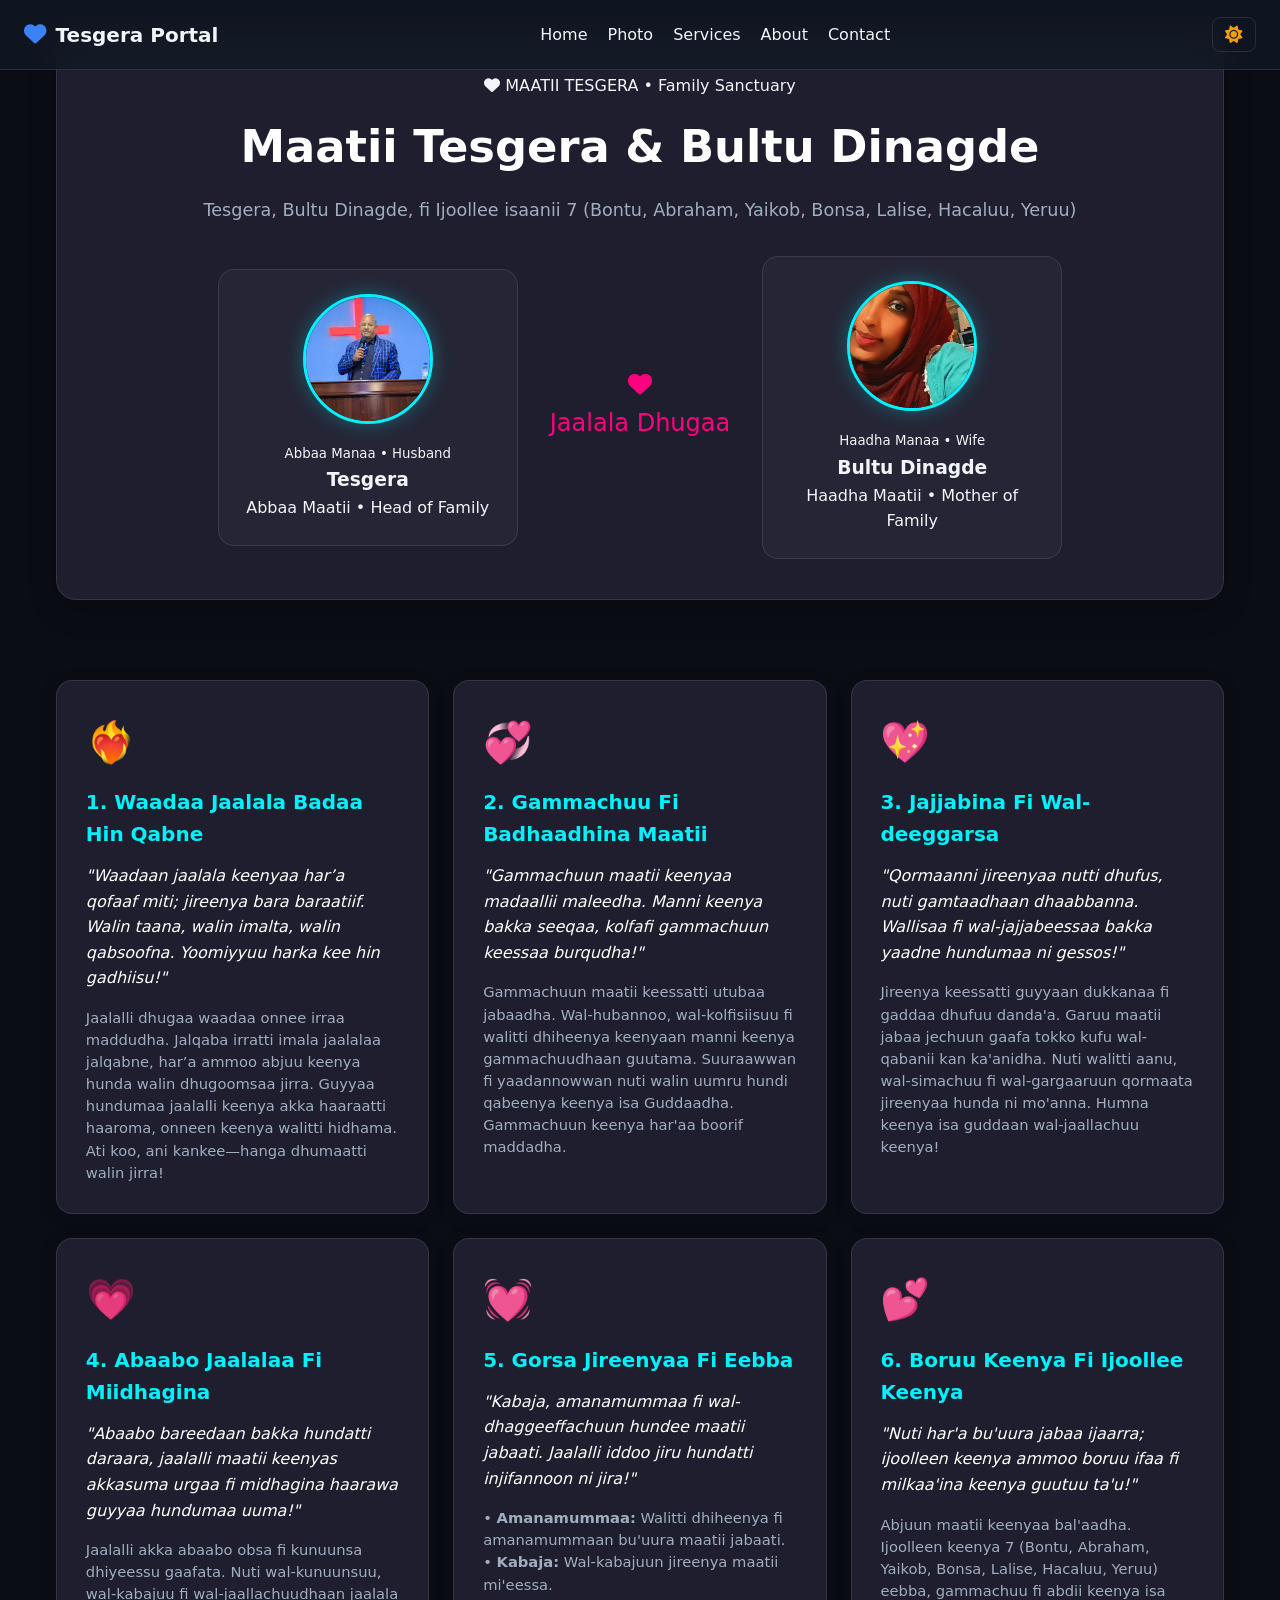
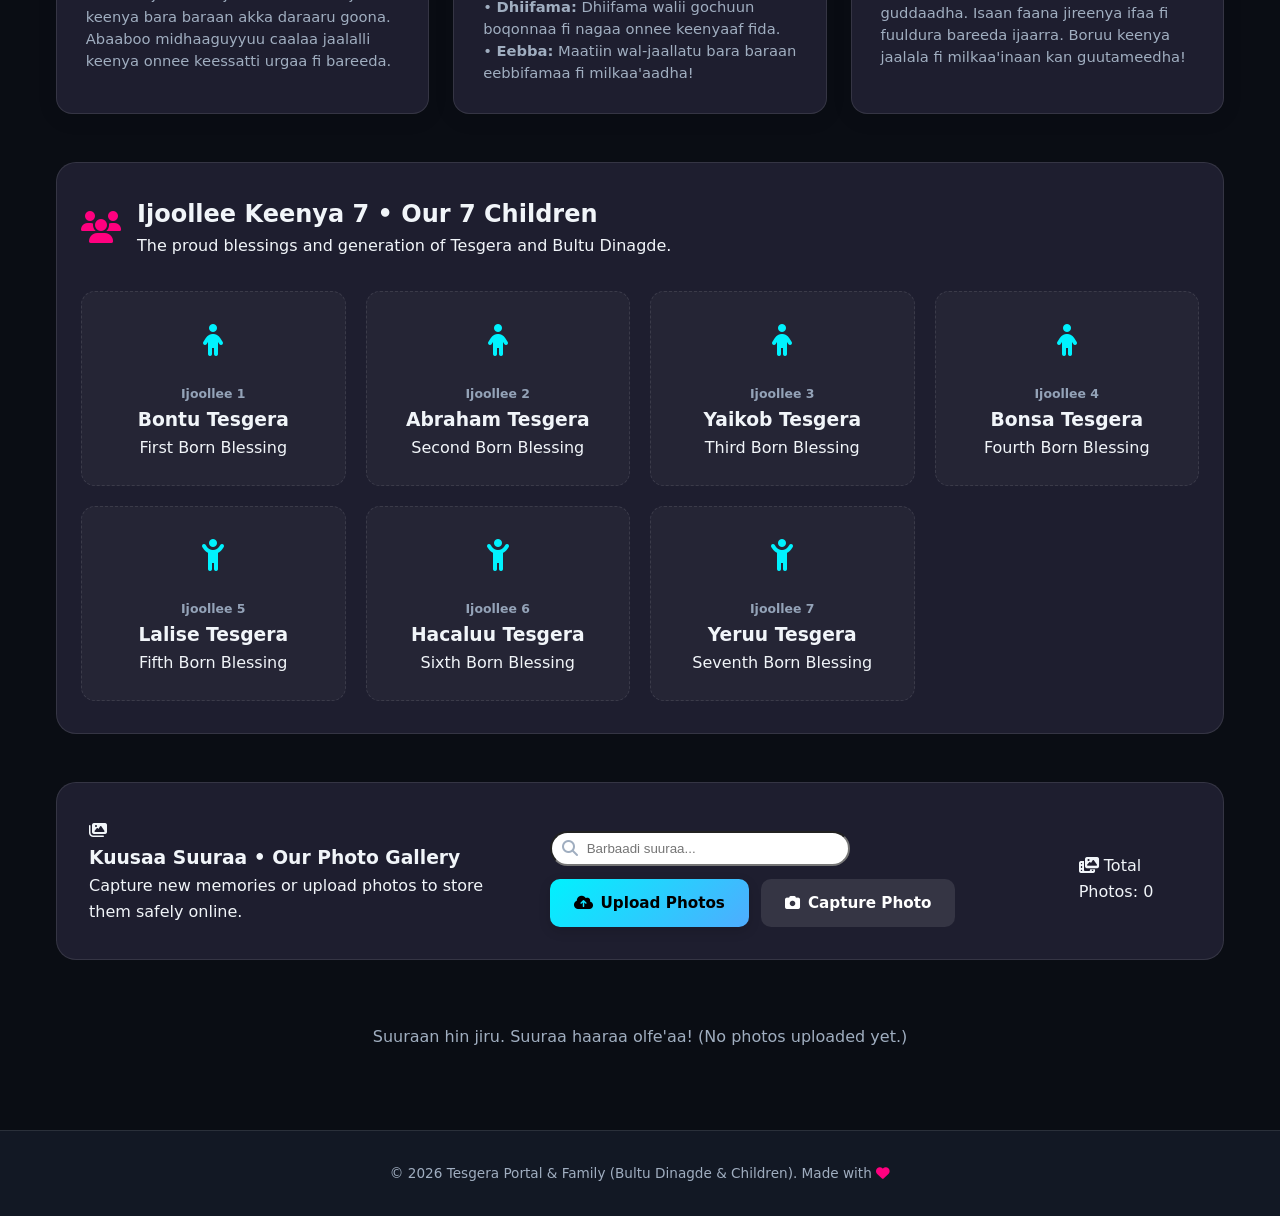
==== commit 106a3201: "Update fmt.Println message from 'Hello' to 'Goodbye'" ====
--- a/photo.html
+++ b/photo.html
@@ -19,10 +19,11 @@
 
         <nav class="navbar" id="navbar" aria-label="Main Navigation">
             <a href="index.html">Home</a>
+            <a href="photo.html" class="active">Photo</a>
+            <a href="tree.html">Services</a>
             <a href="about.html">About</a>
-            <a href="tree.html">Services</a>
             <a href="contact.html">Contact</a>
-            <a href="photo.html" class="active">Photo</a>
+            
         </nav>
 
         <div class="header-actions">
